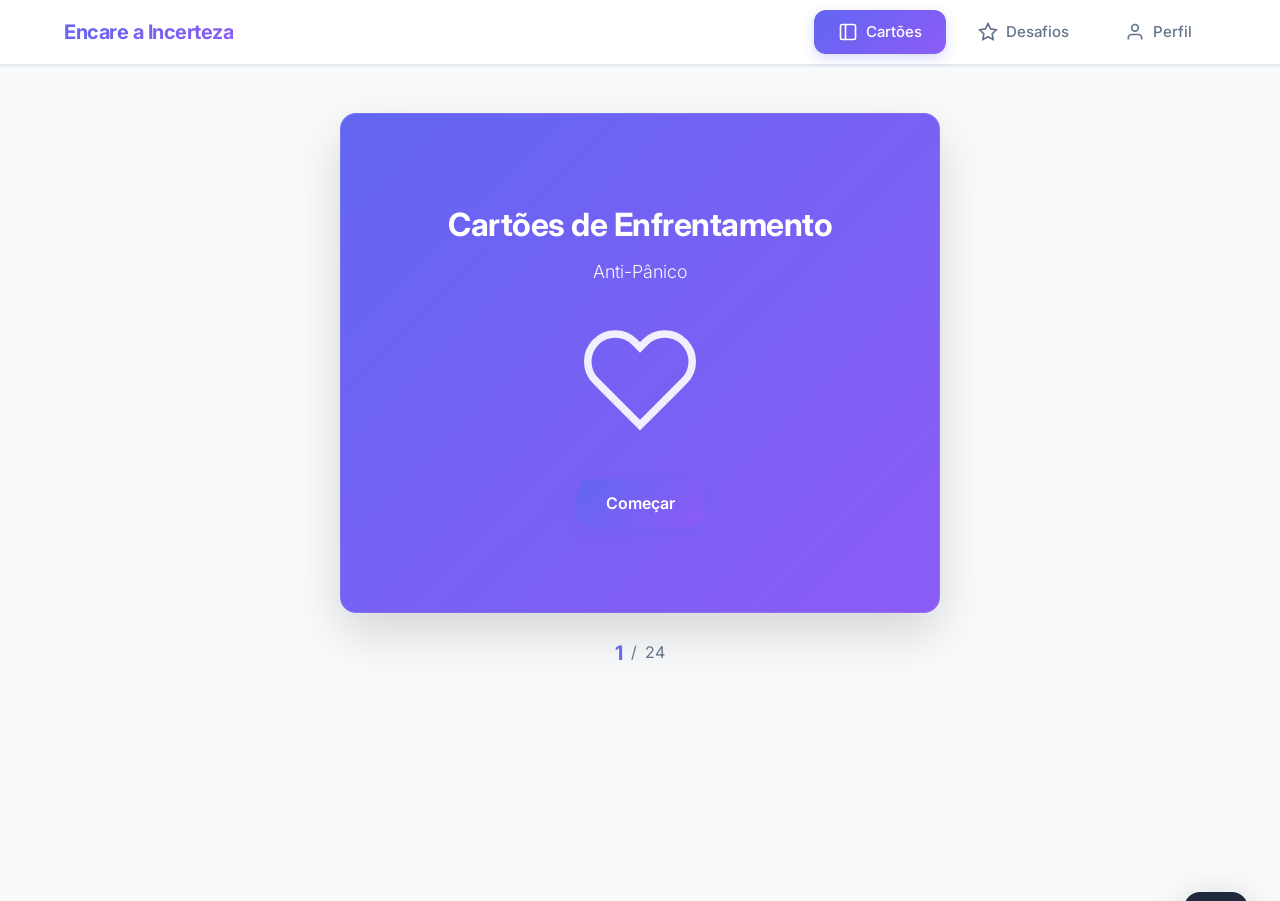
==== index.html @ eb30dc16 "fix" ====
<!DOCTYPE html>
<html lang="pt-BR">
<head>
    <meta charset="UTF-8">
    <meta name="viewport" content="width=device-width, initial-scale=1.0">
    <title>Encare a Incerteza</title>
    <link rel="preconnect" href="https://fonts.googleapis.com">
    <link rel="preconnect" href="https://fonts.gstatic.com" crossorigin>
    <link href="https://fonts.googleapis.com/css2?family=Inter:wght@300;400;500;600;700&display=swap" rel="stylesheet">
    <link rel="stylesheet" href="css/styles.css">
</head>
<body>
    <!-- Navigation -->
    <nav class="nav">
        <div class="nav-container">
            <div class="nav-logo">Encare a Incerteza</div>
            <ul class="nav-menu">
                <li class="nav-item">
                    <a href="#" class="nav-link active" data-section="coping-cards">
                        <svg width="20" height="20" viewBox="0 0 24 24" fill="none" stroke="currentColor" stroke-width="2">
                            <rect x="3" y="3" width="18" height="18" rx="2"/>
                            <path d="M9 3v18"/>
                        </svg>
                        Cartões
                    </a>
                </li>
                <li class="nav-item">
                    <a href="#" class="nav-link" data-section="challenge">
                        <svg width="20" height="20" viewBox="0 0 24 24" fill="none" stroke="currentColor" stroke-width="2">
                            <polygon points="12 2 15.09 8.26 22 9.27 17 14.14 18.18 21.02 12 17.77 5.82 21.02 7 14.14 2 9.27 8.91 8.26 12 2"/>
                        </svg>
                        Desafios
                    </a>
                </li>
                <li class="nav-item">
                    <a href="#" class="nav-link" data-section="profile">
                        <svg width="20" height="20" viewBox="0 0 24 24" fill="none" stroke="currentColor" stroke-width="2">
                            <path d="M20 21v-2a4 4 0 0 0-4-4H8a4 4 0 0 0-4 4v2"/>
                            <circle cx="12" cy="7" r="4"/>
                        </svg>
                        Perfil
                    </a>
                </li>
            </ul>
        </div>
    </nav>

    <!-- Main Content -->
    <main class="main-content">

        <!-- Coping Cards Section -->
        <section id="coping-cards" class="section active">
            <div class="container">
                <!-- UX: Ritual-style introduction for emotional preparation -->
                <div class="card-ritual-intro" style="display: none;">
                    <h3>Um momento para você</h3>
                    <p>Respire fundo. Estes cartões são lembretes gentis de que você tem a força necessária para enfrentar momentos difíceis. Navegue no seu ritmo.</p>
                </div>

                <div class="card-deck">
                    <div class="deck-cover active">
                        <div class="cover-content">
                            <h1>Cartões de Enfrentamento</h1>
                            <p>Anti-Pânico</p>
                            <div class="cover-illustration">
                                <svg width="120" height="120" viewBox="0 0 24 24" fill="none" stroke="currentColor" stroke-width="1.5">
                                    <path d="M20.84 4.61a5.5 5.5 0 0 0-7.78 0L12 5.67l-1.06-1.06a5.5 5.5 0 0 0-7.78 7.78l1.06 1.06L12 21.23l7.78-7.78 1.06-1.06a5.5 5.5 0 0 0 0-7.78z"/>
                                </svg>
                            </div>
                            <button class="btn btn-primary" id="start-cards">Começar</button>
                        </div>
                    </div>
                    <div class="card-viewer">
                        <button class="card-nav card-nav-prev">
                            <svg width="24" height="24" viewBox="0 0 24 24" fill="none" stroke="currentColor" stroke-width="2">
                                <polyline points="15 18 9 12 15 6"/>
                            </svg>
                        </button>
                        <div class="card-container">
                            <div class="coping-card"></div>
                        </div>
                        <button class="card-nav card-nav-next">
                            <svg width="24" height="24" viewBox="0 0 24 24" fill="none" stroke="currentColor" stroke-width="2">
                                <polyline points="9 18 15 12 9 6"/>
                            </svg>
                        </button>
                    </div>
                    <div class="card-counter">
                        <span class="current-card">1</span> / <span class="total-cards">24</span>
                    </div>
                    <!-- UX: Visual progress dots for better navigation awareness -->
                    <div class="card-progress-dots" id="card-progress-dots"></div>
                </div>
            </div>
        </section>

        <!-- Challenge Section -->
        <section id="challenge" class="section">
            <div class="container">
                <div class="section-header">
                    <!-- UX: Contextual subtitle for emotional framing -->
                    <div class="section-subtitle">Crescimento pela Experiência</div>
                    <h1>Desafio Abraçando a Incerteza</h1>
                    <p class="section-description">Pequenas ações diárias que transformam sua relação com o desconhecido</p>
                </div>

                <!-- Reminders -->
                <div class="reminders-grid">
                    <div class="reminder-card">
                        <h3>Abra-se para a mudança</h3>
                        <p>A vida é dinâmica, e nem sempre podemos prever o que está por vir. A mudança é uma constante.</p>
                    </div>
                    <div class="reminder-card">
                        <h3>Foque no que pode controlar</h3>
                        <p>Concentre sua atenção naquilo que está ao seu alcance para cultivar um senso de capacidade.</p>
                    </div>
                    <div class="reminder-card">
                        <h3>Aprenda com a incerteza</h3>
                        <p>Veja as situações incertas como oportunidades de aprendizado e crescimento pessoal.</p>
                    </div>
                    <div class="reminder-card">
                        <h3>Cultive a resiliência</h3>
                        <p>Fortalecer sua resiliência permite que você se adapte mais facilmente às reviravoltas.</p>
                    </div>
                </div>

                <!-- Challenges Grid -->
                <div class="challenges-section">
                    <h2>Escolha seu próximo passo</h2>
                    <!-- UX: Inviting intro text for action-first hierarchy -->
                    <p class="challenges-intro">Cada desafio é uma oportunidade de descobrir sua força. Comece onde você se sentir mais confortável.</p>
                    <div class="challenges-grid" id="challenges-grid"></div>
                </div>
            </div>
        </section>

        <!-- Profile Section -->
        <section id="profile" class="section">
            <div class="container">
                <div class="section-header">
                    <!-- UX: Contextual subtitle for progress narrative -->
                    <div class="section-subtitle">Sua Jornada</div>
                    <h1>Seu Progresso</h1>
                    <p class="section-description">Cada passo que você dá é uma vitória. Celebre seu crescimento.</p>
                </div>

                <div class="profile-content">
                    <!-- UX: Dynamic motivational narrative based on progress -->
                    <div class="profile-narrative" id="profile-narrative">
                        <h3>Continue brilhando! ✨</h3>
                        <p>Você está construindo coragem, um desafio de cada vez.</p>
                    </div>
                    <div class="profile-stats">
                        <div class="stat-card">
                            <div class="stat-icon">⭐</div>
                            <div class="stat-value" id="profile-xp">0</div>
                            <div class="stat-label">Pontos XP</div>
                        </div>
                        <div class="stat-card">
                            <div class="stat-icon">🏆</div>
                            <div class="stat-value" id="profile-level">1</div>
                            <div class="stat-label">Nível</div>
                        </div>
                        <div class="stat-card">
                            <div class="stat-icon">✓</div>
                            <div class="stat-value" id="profile-completed">0</div>
                            <div class="stat-label">Desafios Completos</div>
                        </div>
                        <div class="stat-card">
                            <div class="stat-icon">🎖️</div>
                            <div class="stat-value" id="profile-badges">0</div>
                            <div class="stat-label">Conquistas</div>
                        </div>
                    </div>

                    <div class="progress-section">
                        <h3>Progresso para o Próximo Nível</h3>
                        <!-- UX: Motivational label for progress tracking -->
                        <p class="progress-label">Você está cada vez mais perto de subir de nível!</p>
                        <div class="progress-bar">
                            <div class="progress-fill" id="progress-fill"></div>
                        </div>
                        <p class="progress-text"><span id="current-xp">0</span> / <span id="next-level-xp">100</span> XP</p>
                    </div>

                    <div class="badges-section">
                        <h3>Suas Conquistas</h3>
                        <div class="badges-grid" id="badges-grid"></div>
                    </div>

                    <div class="data-management">
                        <h3>Gerenciar Dados</h3>
                        <div class="data-buttons">
                            <button class="btn btn-secondary" id="export-data">
                                <svg width="20" height="20" viewBox="0 0 24 24" fill="none" stroke="currentColor" stroke-width="2">
                                    <path d="M21 15v4a2 2 0 0 1-2 2H5a2 2 0 0 1-2-2v-4"/>
                                    <polyline points="7 10 12 15 17 10"/>
                                    <line x1="12" y1="15" x2="12" y2="3"/>
                                </svg>
                                Exportar Dados
                            </button>
                            <button class="btn btn-secondary" id="import-data">
                                <svg width="20" height="20" viewBox="0 0 24 24" fill="none" stroke="currentColor" stroke-width="2">
                                    <path d="M21 15v4a2 2 0 0 1-2 2H5a2 2 0 0 1-2-2v-4"/>
                                    <polyline points="17 8 12 3 7 8"/>
                                    <line x1="12" y1="3" x2="12" y2="15"/>
                                </svg>
                                Importar Dados
                            </button>
                            <input type="file" id="import-file" accept=".json" style="display: none;">
                        </div>
                    </div>
                </div>
            </div>
        </section>

    </main>

    <!-- Challenge Modal -->
    <div class="modal" id="challenge-modal">
        <div class="modal-overlay"></div>
        <div class="modal-content">
            <button class="modal-close">
                <svg width="24" height="24" viewBox="0 0 24 24" fill="none" stroke="currentColor" stroke-width="2">
                    <line x1="18" y1="6" x2="6" y2="18"/>
                    <line x1="6" y1="6" x2="18" y2="18"/>
                </svg>
            </button>
            <div class="modal-body">
                <div class="challenge-header">
                    <h2 id="modal-challenge-title"></h2>
                    <div class="challenge-meta">
                        <span class="challenge-category" id="modal-challenge-category"></span>
                        <span class="challenge-difficulty" id="modal-challenge-difficulty"></span>
                    </div>
                </div>
                <div class="challenge-description">
                    <p id="modal-challenge-description"></p>
                </div>
                <!-- UX: Warm reflection section with conversational tone -->
                <div class="reflection-section">
                    <h3>Compartilhe sua experiência</h3>
                    <p class="reflection-intro">Reserve um momento para refletir sobre o que viveu. Suas palavras aqui são apenas para você.</p>

                    <div class="reflection-questions">
                        <div class="question-group">
                            <label>Que descobertas você fez sobre si mesmo?</label>
                            <textarea class="reflection-input" data-question="learned" rows="3" placeholder="Escreva livremente o que vier à mente..."></textarea>
                        </div>
                        <div class="question-group">
                            <label>Como foi comparado ao que você imaginou?</label>
                            <textarea class="reflection-input" data-question="expected" rows="3" placeholder="Suas expectativas se confirmaram?"></textarea>
                        </div>
                        <div class="question-group">
                            <label>O que surpreendeu você nessa experiência?</label>
                            <textarea class="reflection-input" data-question="different" rows="3" placeholder="Houve algo inesperado?"></textarea>
                        </div>
                        <div class="question-group">
                            <label>Como isso afetou sua confiança?</label>
                            <textarea class="reflection-input" data-question="confidence" rows="3" placeholder="Você se sente mais preparado agora?"></textarea>
                        </div>
                        <div class="question-group">
                            <label>O que isso revela sobre enfrentar o desconhecido?</label>
                            <textarea class="reflection-input" data-question="lessons" rows="3" placeholder="Que lições você leva dessa experiência?"></textarea>
                        </div>
                    </div>
                    <div class="modal-actions">
                        <span class="modal-nav-hint">💡 Dica: Use Tab para navegar entre os campos</span>
                        <button class="btn btn-primary" id="complete-challenge">Celebrar Conclusão</button>
                    </div>
                </div>
            </div>
        </div>
    </div>

    <!-- Toast Notification -->
    <div class="toast" id="toast"></div>

    <!-- Scripts -->
    <script src="js/data.js"></script>
    <script src="js/storage.js"></script>
    <script src="js/gamification.js"></script>
    <script src="js/app.js"></script>
</body>
</html>
---- css/styles.css ----
/* ===========================
   CSS Variables
   =========================== */
:root {
    /* Colors */
    --primary: #6366f1;
    --primary-dark: #4f46e5;
    --primary-light: #818cf8;
    --secondary: #8b5cf6;
    --accent: #ec4899;

    --bg-primary: #ffffff;
    --bg-secondary: #f8fafc;
    --bg-tertiary: #f1f5f9;

    --text-primary: #1e293b;
    --text-secondary: #64748b;
    --text-muted: #94a3b8;

    --border: #e2e8f0;
    --shadow: rgba(0, 0, 0, 0.1);
    --shadow-lg: rgba(0, 0, 0, 0.15);

    /* Difficulty colors */
    --easy: #10b981;
    --medium: #f59e0b;
    --hard: #ef4444;

    /* Spacing */
    --spacing-xs: 0.25rem;
    --spacing-sm: 0.5rem;
    --spacing-md: 1rem;
    --spacing-lg: 1.5rem;
    --spacing-xl: 2rem;
    --spacing-2xl: 3rem;

    /* Border radius */
    --radius-sm: 0.375rem;
    --radius-md: 0.5rem;
    --radius-lg: 0.75rem;
    --radius-xl: 1rem;

    /* Transitions */
    --transition: all 0.3s ease;
}

/* ===========================
   Reset & Base
   =========================== */
* {
    margin: 0;
    padding: 0;
    box-sizing: border-box;
}

html {
    scroll-behavior: smooth;
}

body {
    font-family: 'Inter', -apple-system, BlinkMacSystemFont, 'Segoe UI', sans-serif;
    background: var(--bg-secondary);
    color: var(--text-primary);
    line-height: 1.6;
    -webkit-font-smoothing: antialiased;
    -moz-osx-font-smoothing: grayscale;
}

/* ===========================
   Navigation
   =========================== */
.nav {
    background: var(--bg-primary);
    border-bottom: 1px solid var(--border);
    position: sticky;
    top: 0;
    z-index: 100;
    box-shadow: 0 1px 3px var(--shadow);
    backdrop-filter: blur(8px);
    background: rgba(255, 255, 255, 0.95);
}

.nav-container {
    max-width: 1200px;
    margin: 0 auto;
    padding: 0 var(--spacing-lg);
    display: flex;
    align-items: center;
    justify-content: space-between;
    height: 64px;
}

.nav-logo {
    font-size: 1.25rem;
    font-weight: 700;
    background: linear-gradient(135deg, var(--primary), var(--secondary));
    -webkit-background-clip: text;
    -webkit-text-fill-color: transparent;
    background-clip: text;
    letter-spacing: -0.5px;
}

.nav-menu {
    display: flex;
    list-style: none;
    gap: var(--spacing-sm);
}

.nav-link {
    display: flex;
    align-items: center;
    gap: var(--spacing-sm);
    padding: 0.625rem var(--spacing-lg);
    text-decoration: none;
    color: var(--text-secondary);
    border-radius: var(--radius-lg);
    transition: all 0.2s ease;
    font-weight: 500;
    position: relative;
    font-size: 0.9375rem;
}

/* UX: Subtle hover feedback for discoverability */
.nav-link:hover {
    background: var(--bg-tertiary);
    color: var(--text-primary);
    transform: translateY(-1px);
}

/* UX: Clear active state with gradient background and shadow for emphasis */
.nav-link.active {
    background: linear-gradient(135deg, var(--primary), var(--secondary));
    color: white;
    box-shadow: 0 4px 12px rgba(99, 102, 241, 0.25);
}

.nav-link.active svg {
    filter: drop-shadow(0 1px 2px rgba(0, 0, 0, 0.1));
}

/* ===========================
   Main Content
   =========================== */
.main-content {
    min-height: calc(100vh - 64px);
}

/* UX: Smooth section transitions for spa-like feel */
.section {
    display: none;
    padding: var(--spacing-2xl) 0;
}

.section.active {
    display: block;
    animation: fadeInSlide 0.6s cubic-bezier(0.16, 1, 0.3, 1);
}

@keyframes fadeInSlide {
    from {
        opacity: 0;
        transform: translateY(20px);
    }
    to {
        opacity: 1;
        transform: translateY(0);
    }
}

@keyframes fadeIn {
    from {
        opacity: 0;
        transform: translateY(10px);
    }
    to {
        opacity: 1;
        transform: translateY(0);
    }
}

.container {
    max-width: 1200px;
    margin: 0 auto;
    padding: 0 var(--spacing-lg);
}

.section-header {
    text-align: center;
    margin-bottom: var(--spacing-2xl);
    animation: fadeInUp 0.6s ease;
}

.section-header h1 {
    font-size: 2.5rem;
    font-weight: 700;
    margin-bottom: var(--spacing-sm);
    letter-spacing: -0.5px;
    line-height: 1.2;
}

/* UX: Contextual subtitle for emotional guidance */
.section-subtitle {
    font-size: 0.875rem;
    font-weight: 500;
    text-transform: uppercase;
    letter-spacing: 1.5px;
    color: var(--primary);
    margin-bottom: var(--spacing-md);
    opacity: 0.8;
}

.section-description {
    color: var(--text-secondary);
    font-size: 1.125rem;
    line-height: 1.6;
    max-width: 600px;
    margin: 0 auto;
}

@keyframes fadeInUp {
    from {
        opacity: 0;
        transform: translateY(20px);
    }
    to {
        opacity: 1;
        transform: translateY(0);
    }
}

/* ===========================
   Coping Cards Section
   =========================== */
.card-deck {
    max-width: 600px;
    margin: 0 auto;
}

/* UX: Ritual-style introduction with warm invitation */
.card-ritual-intro {
    text-align: center;
    margin-bottom: var(--spacing-xl);
    padding: var(--spacing-lg);
    background: linear-gradient(135deg, rgba(99, 102, 241, 0.05), rgba(139, 92, 246, 0.05));
    border-radius: var(--radius-lg);
    border: 1px solid rgba(99, 102, 241, 0.1);
    animation: fadeIn 0.6s ease;
}

.card-ritual-intro h3 {
    font-size: 1.125rem;
    font-weight: 600;
    color: var(--primary);
    margin-bottom: var(--spacing-sm);
}

.card-ritual-intro p {
    color: var(--text-secondary);
    line-height: 1.6;
    font-size: 0.9375rem;
}

.deck-cover {
    background: linear-gradient(135deg, var(--primary), var(--secondary));
    border-radius: var(--radius-xl);
    padding: var(--spacing-2xl);
    text-align: center;
    color: white;
    min-height: 500px;
    display: flex;
    align-items: center;
    justify-content: center;
    box-shadow: 0 20px 50px var(--shadow-lg), 0 0 0 1px rgba(255, 255, 255, 0.1) inset;
    transition: var(--transition);
}

.deck-cover.active {
    display: flex;
}

.deck-cover:not(.active) {
    display: none;
}

.cover-content h1 {
    font-size: 2rem;
    margin-bottom: var(--spacing-sm);
    font-weight: 700;
    letter-spacing: -0.5px;
}

.cover-content p {
    font-size: 1.125rem;
    opacity: 0.95;
    margin-bottom: var(--spacing-xl);
    font-weight: 300;
}

.cover-illustration {
    margin: var(--spacing-xl) 0;
    animation: float 3s ease-in-out infinite;
    opacity: 0.9;
}

@keyframes float {
    0%, 100% {
        transform: translateY(0);
    }
    50% {
        transform: translateY(-10px);
    }
}

.card-viewer {
    display: none;
    position: relative;
    align-items: center;
    gap: var(--spacing-lg);
}

.card-viewer.active {
    display: flex;
}

/* UX: Enhanced navigation buttons with better affordance */
.card-nav {
    background: white;
    border: 2px solid var(--border);
    border-radius: 50%;
    width: 48px;
    height: 48px;
    display: flex;
    align-items: center;
    justify-content: center;
    cursor: pointer;
    transition: all 0.2s ease;
    flex-shrink: 0;
    box-shadow: 0 2px 8px var(--shadow);
}

.card-nav:hover:not(:disabled) {
    border-color: var(--primary);
    background: var(--primary);
    color: white;
    transform: scale(1.1);
    box-shadow: 0 4px 12px rgba(99, 102, 241, 0.3);
}

.card-nav:active:not(:disabled) {
    transform: scale(1.05);
}

.card-nav:disabled {
    opacity: 0.25;
    cursor: not-allowed;
    box-shadow: none;
}

.card-container {
    flex: 1;
    perspective: 1000px;
}

/* UX: Card with improved hierarchy and emotional typography */
.coping-card {
    background: white;
    border-radius: var(--radius-xl);
    padding: var(--spacing-2xl);
    min-height: 400px;
    display: flex;
    flex-direction: column;
    align-items: center;
    justify-content: center;
    text-align: center;
    font-size: 1.25rem;
    line-height: 1.8;
    box-shadow: 0 20px 50px var(--shadow-lg), 0 0 0 1px rgba(0, 0, 0, 0.02) inset;
    transition: all 0.4s ease;
    border: 1px solid rgba(99, 102, 241, 0.1);
}

.coping-card:hover {
    transform: translateY(-3px);
    box-shadow: 0 25px 60px var(--shadow-lg);
}

.card-icon {
    width: 100px;
    height: 100px;
    margin-bottom: var(--spacing-xl);
    opacity: 0.9;
    animation: fadeInScale 0.5s ease;
}

.card-icon svg {
    width: 100%;
    height: 100%;
    filter: drop-shadow(0 2px 8px rgba(0, 0, 0, 0.1));
}

@keyframes fadeInScale {
    from {
        opacity: 0;
        transform: scale(0.8);
    }
    to {
        opacity: 0.9;
        transform: scale(1);
    }
}

/* UX: Emphasis on text with better readability */
.card-text {
    white-space: pre-line;
    max-width: 500px;
    color: var(--text-primary);
    font-weight: 400;
    animation: fadeInUp 0.5s ease 0.1s both;
}

/* UX: Progress indicator with better visual feedback */
.card-counter {
    text-align: center;
    margin-top: var(--spacing-lg);
    color: var(--text-secondary);
    font-size: 1rem;
    display: flex;
    align-items: center;
    justify-content: center;
    gap: var(--spacing-sm);
}

.card-counter .current-card {
    color: var(--primary);
    font-weight: 700;
    font-size: 1.25rem;
}

.card-progress-dots {
    display: flex;
    gap: 6px;
    margin-top: var(--spacing-md);
    justify-content: center;
}

.progress-dot {
    width: 6px;
    height: 6px;
    border-radius: 50%;
    background: var(--border);
    transition: all 0.3s ease;
}

.progress-dot.active {
    background: var(--primary);
    width: 24px;
    border-radius: 3px;
}

/* ===========================
   Reminders Section
   =========================== */
.reminders-grid {
    display: grid;
    grid-template-columns: repeat(auto-fit, minmax(250px, 1fr));
    gap: var(--spacing-lg);
    margin-bottom: var(--spacing-2xl);
}

/* UX: Reminder cards with distinctive colors and warmth */
.reminder-card {
    background: linear-gradient(135deg, rgba(99, 102, 241, 0.08), rgba(139, 92, 246, 0.08));
    border: 2px solid rgba(99, 102, 241, 0.15);
    border-radius: var(--radius-lg);
    padding: var(--spacing-xl);
    transition: all 0.3s ease;
    position: relative;
    overflow: hidden;
}

.reminder-card::before {
    content: '';
    position: absolute;
    top: 0;
    left: 0;
    width: 4px;
    height: 100%;
    background: linear-gradient(180deg, var(--primary), var(--secondary));
}

.reminder-card:hover {
    transform: translateY(-3px);
    box-shadow: 0 8px 24px rgba(99, 102, 241, 0.15);
    border-color: rgba(99, 102, 241, 0.3);
}

.reminder-card h3 {
    color: var(--primary);
    margin-bottom: var(--spacing-sm);
    font-size: 1.125rem;
    font-weight: 600;
}

.reminder-card p {
    color: var(--text-secondary);
    font-size: 0.9375rem;
    line-height: 1.6;
}

/* ===========================
   Challenges Section
   =========================== */
.challenges-section {
    margin-top: var(--spacing-2xl);
}

.challenges-section h2 {
    margin-bottom: var(--spacing-md);
    font-size: 1.75rem;
    font-weight: 700;
}

.challenges-intro {
    text-align: center;
    margin-bottom: var(--spacing-xl);
    color: var(--text-secondary);
    font-size: 1rem;
}

.challenges-grid {
    display: grid;
    grid-template-columns: repeat(auto-fill, minmax(280px, 1fr));
    gap: var(--spacing-lg);
}

/* UX: Enhanced clickability with clear interactive affordance */
.challenge-card {
    background: white;
    border: 2px solid var(--border);
    border-radius: var(--radius-lg);
    padding: var(--spacing-lg);
    cursor: pointer;
    transition: all 0.2s ease;
    position: relative;
    overflow: hidden;
    box-shadow: 0 2px 8px rgba(0, 0, 0, 0.04);
}

.challenge-card::before {
    content: '';
    position: absolute;
    top: 0;
    left: 0;
    right: 0;
    height: 4px;
    background: linear-gradient(90deg, var(--primary), var(--secondary));
    transform: scaleX(0);
    transform-origin: left;
    transition: transform 0.3s ease;
}

.challenge-card:hover::before {
    transform: scaleX(1);
}

.challenge-card:hover {
    transform: translateY(-4px);
    box-shadow: 0 12px 32px rgba(99, 102, 241, 0.15);
    border-color: var(--primary);
}

.challenge-card:active {
    transform: translateY(-2px);
}

/* UX: Clear completion state with celebratory styling */
.challenge-card.completed {
    background: linear-gradient(135deg, rgba(16, 185, 129, 0.05), rgba(5, 150, 105, 0.05));
    border-color: var(--easy);
    box-shadow: 0 2px 8px rgba(16, 185, 129, 0.1);
}

.challenge-card.completed::before {
    background: var(--easy);
    transform: scaleX(1);
}

.challenge-card.completed::after {
    content: '✓';
    position: absolute;
    top: var(--spacing-md);
    right: var(--spacing-md);
    width: 32px;
    height: 32px;
    background: var(--easy);
    color: white;
    border-radius: 50%;
    display: flex;
    align-items: center;
    justify-content: center;
    font-weight: 700;
    font-size: 1.125rem;
    box-shadow: 0 2px 8px rgba(16, 185, 129, 0.3);
}

/* UX: Title first for action-oriented hierarchy */
.challenge-card h3 {
    font-size: 1.125rem;
    margin-bottom: var(--spacing-sm);
    color: var(--text-primary);
    font-weight: 600;
    padding-right: 40px;
    line-height: 1.4;
}

.challenge-card p {
    color: var(--text-secondary);
    font-size: 0.9rem;
    margin-bottom: var(--spacing-md);
    line-height: 1.6;
}

/* UX: Reward visibility - show XP and benefits upfront */
.challenge-reward {
    display: inline-flex;
    align-items: center;
    gap: 4px;
    background: linear-gradient(135deg, rgba(99, 102, 241, 0.1), rgba(139, 92, 246, 0.1));
    color: var(--primary);
    font-size: 0.8125rem;
    font-weight: 700;
    padding: 0.25rem 0.625rem;
    border-radius: var(--radius-sm);
    margin-bottom: var(--spacing-sm);
}

.challenge-meta {
    display: flex;
    gap: var(--spacing-sm);
    flex-wrap: wrap;
    align-items: center;
}

.challenge-category,
.challenge-difficulty {
    font-size: 0.75rem;
    padding: 0.3rem 0.625rem;
    border-radius: var(--radius-sm);
    font-weight: 600;
}

.challenge-category {
    background: rgba(99, 102, 241, 0.1);
    color: var(--primary);
}

.challenge-difficulty {
    background: rgba(100, 116, 139, 0.1);
    color: var(--text-secondary);
}

.challenge-difficulty.easy {
    background: rgba(16, 185, 129, 0.1);
    color: var(--easy);
}

.challenge-difficulty.medium {
    background: rgba(245, 158, 11, 0.1);
    color: var(--medium);
}

.challenge-difficulty.hard {
    background: rgba(239, 68, 68, 0.1);
    color: var(--hard);
}

/* ===========================
   Profile Section
   =========================== */
.profile-content {
    max-width: 800px;
    margin: 0 auto;
}

/* UX: Motivational narrative at the top */
.profile-narrative {
    background: linear-gradient(135deg, var(--primary), var(--secondary));
    color: white;
    border-radius: var(--radius-xl);
    padding: var(--spacing-2xl);
    margin-bottom: var(--spacing-2xl);
    text-align: center;
    box-shadow: 0 10px 30px rgba(99, 102, 241, 0.2);
}

.profile-narrative h3 {
    font-size: 1.5rem;
    font-weight: 600;
    margin-bottom: var(--spacing-sm);
    line-height: 1.3;
}

.profile-narrative p {
    font-size: 1.0625rem;
    opacity: 0.95;
    line-height: 1.6;
    max-width: 500px;
    margin: 0 auto;
}

.profile-stats {
    display: grid;
    grid-template-columns: repeat(auto-fit, minmax(150px, 1fr));
    gap: var(--spacing-lg);
    margin-bottom: var(--spacing-2xl);
}

/* UX: Enhanced stat cards with better visual hierarchy */
.stat-card {
    background: white;
    border: 2px solid var(--border);
    border-radius: var(--radius-lg);
    padding: var(--spacing-lg);
    text-align: center;
    transition: all 0.3s ease;
    position: relative;
    overflow: hidden;
}

.stat-card::before {
    content: '';
    position: absolute;
    top: 0;
    left: 0;
    right: 0;
    height: 3px;
    background: linear-gradient(90deg, var(--primary), var(--secondary));
    transform: scaleX(0);
    transition: transform 0.3s ease;
}

.stat-card:hover {
    transform: translateY(-3px);
    box-shadow: 0 10px 30px var(--shadow);
    border-color: var(--primary);
}

.stat-card:hover::before {
    transform: scaleX(1);
}

.stat-icon {
    font-size: 2.25rem;
    margin-bottom: var(--spacing-sm);
    filter: drop-shadow(0 2px 4px rgba(0, 0, 0, 0.1));
}

.stat-value {
    font-size: 2.25rem;
    font-weight: 700;
    color: var(--primary);
    margin-bottom: var(--spacing-xs);
    line-height: 1;
}

.stat-label {
    color: var(--text-secondary);
    font-size: 0.875rem;
    font-weight: 500;
}

/* UX: Enhanced progress section with motivational feedback */
.progress-section {
    background: white;
    border: 2px solid var(--border);
    border-radius: var(--radius-lg);
    padding: var(--spacing-xl);
    margin-bottom: var(--spacing-2xl);
    box-shadow: 0 2px 8px rgba(0, 0, 0, 0.04);
}

.progress-section h3 {
    margin-bottom: var(--spacing-sm);
    font-weight: 600;
    font-size: 1.125rem;
}

.progress-label {
    color: var(--text-secondary);
    font-size: 0.875rem;
    margin-bottom: var(--spacing-lg);
}

.progress-bar {
    height: 28px;
    background: var(--bg-tertiary);
    border-radius: 999px;
    overflow: hidden;
    margin-bottom: var(--spacing-md);
    box-shadow: inset 0 2px 4px rgba(0, 0, 0, 0.06);
    position: relative;
}

/* UX: Animated, celebratory progress fill */
.progress-fill {
    height: 100%;
    background: linear-gradient(90deg, var(--primary), var(--secondary));
    border-radius: 999px;
    transition: width 0.8s cubic-bezier(0.65, 0, 0.35, 1);
    display: flex;
    align-items: center;
    justify-content: flex-end;
    padding-right: var(--spacing-md);
    color: white;
    font-weight: 700;
    font-size: 0.8125rem;
    position: relative;
    box-shadow: 0 2px 8px rgba(99, 102, 241, 0.3);
}

.progress-fill::after {
    content: '';
    position: absolute;
    top: 0;
    left: 0;
    right: 0;
    bottom: 0;
    background: linear-gradient(90deg, transparent, rgba(255, 255, 255, 0.2), transparent);
    animation: shimmer 2s infinite;
}

@keyframes shimmer {
    0% {
        transform: translateX(-100%);
    }
    100% {
        transform: translateX(100%);
    }
}

.progress-text {
    text-align: center;
    color: var(--text-secondary);
    font-weight: 600;
}

/* UX: Badges with clear locked/unlocked states */
.badges-section {
    background: white;
    border: 2px solid var(--border);
    border-radius: var(--radius-lg);
    padding: var(--spacing-xl);
    margin-bottom: var(--spacing-2xl);
    box-shadow: 0 2px 8px rgba(0, 0, 0, 0.04);
}

.badges-section h3 {
    margin-bottom: var(--spacing-lg);
    font-weight: 600;
}

.badges-grid {
    display: grid;
    grid-template-columns: repeat(auto-fill, minmax(120px, 1fr));
    gap: var(--spacing-lg);
}

.badge {
    text-align: center;
    padding: var(--spacing-md);
    border-radius: var(--radius-md);
    transition: all 0.3s ease;
    border: 2px solid transparent;
    background: var(--bg-secondary);
}

/* UX: Celebratory unlocked badge styling */
.badge.unlocked {
    background: linear-gradient(135deg, rgba(99, 102, 241, 0.1), rgba(139, 92, 246, 0.1));
    border-color: rgba(99, 102, 241, 0.2);
}

.badge.unlocked:hover {
    transform: scale(1.08) rotate(2deg);
    box-shadow: 0 4px 12px rgba(99, 102, 241, 0.2);
}

/* UX: Clear locked state with reduced opacity and grayscale */
.badge.locked {
    opacity: 0.4;
    filter: grayscale(1);
}

.badge.locked:hover {
    opacity: 0.5;
    transform: scale(1.02);
}

.badge-icon {
    font-size: 2.75rem;
    margin-bottom: var(--spacing-sm);
    display: block;
}

.badge.unlocked .badge-icon {
    animation: bounceIn 0.6s ease;
}

@keyframes bounceIn {
    0% {
        transform: scale(0);
    }
    50% {
        transform: scale(1.1);
    }
    100% {
        transform: scale(1);
    }
}

.badge-name {
    font-weight: 600;
    font-size: 0.875rem;
    margin-bottom: var(--spacing-xs);
    color: var(--text-primary);
}

.badge-description {
    font-size: 0.75rem;
    color: var(--text-secondary);
    line-height: 1.4;
}

.data-management {
    background: white;
    border: 1px solid var(--border);
    border-radius: var(--radius-lg);
    padding: var(--spacing-xl);
}

.data-management h3 {
    margin-bottom: var(--spacing-lg);
}

.data-buttons {
    display: flex;
    gap: var(--spacing-md);
    flex-wrap: wrap;
}

/* ===========================
   Modal
   =========================== */
.modal {
    position: fixed;
    top: 0;
    left: 0;
    right: 0;
    bottom: 0;
    z-index: 1000;
    display: none;
    align-items: center;
    justify-content: center;
    padding: var(--spacing-lg);
}

.modal.active {
    display: flex;
}

.modal-overlay {
    position: absolute;
    top: 0;
    left: 0;
    right: 0;
    bottom: 0;
    background: rgba(0, 0, 0, 0.5);
    backdrop-filter: blur(4px);
    animation: fadeIn 0.3s ease;
}

.modal-content {
    position: relative;
    background: white;
    border-radius: var(--radius-xl);
    max-width: 700px;
    width: 100%;
    max-height: 90vh;
    overflow-y: auto;
    box-shadow: 0 25px 50px var(--shadow-lg);
    animation: slideUp 0.3s ease;
}

@keyframes slideUp {
    from {
        opacity: 0;
        transform: translateY(50px);
    }
    to {
        opacity: 1;
        transform: translateY(0);
    }
}

.modal-close {
    position: absolute;
    top: var(--spacing-lg);
    right: var(--spacing-lg);
    background: var(--bg-tertiary);
    border: none;
    border-radius: 50%;
    width: 36px;
    height: 36px;
    display: flex;
    align-items: center;
    justify-content: center;
    cursor: pointer;
    transition: var(--transition);
    z-index: 10;
}

.modal-close:hover {
    background: var(--border);
}

.modal-body {
    padding: var(--spacing-2xl);
}

.challenge-header {
    margin-bottom: var(--spacing-xl);
}

.challenge-header h2 {
    font-size: 1.75rem;
    margin-bottom: var(--spacing-md);
    font-weight: 700;
    line-height: 1.3;
}

.challenge-description {
    padding: var(--spacing-lg);
    background: linear-gradient(135deg, rgba(99, 102, 241, 0.04), rgba(139, 92, 246, 0.04));
    border-radius: var(--radius-md);
    margin-bottom: var(--spacing-xl);
    border: 1px solid rgba(99, 102, 241, 0.1);
    line-height: 1.6;
}

/* UX: Progress indicator for step-by-step reflection */
.reflection-progress {
    display: flex;
    align-items: center;
    justify-content: space-between;
    margin-bottom: var(--spacing-xl);
    padding: var(--spacing-md) 0;
    border-bottom: 2px solid var(--bg-tertiary);
}

.progress-step {
    flex: 1;
    display: flex;
    align-items: center;
    gap: var(--spacing-sm);
}

.step-indicator {
    width: 32px;
    height: 32px;
    border-radius: 50%;
    background: var(--bg-tertiary);
    color: var(--text-muted);
    display: flex;
    align-items: center;
    justify-content: center;
    font-weight: 600;
    font-size: 0.875rem;
    transition: all 0.3s ease;
}

.progress-step.active .step-indicator {
    background: var(--primary);
    color: white;
    box-shadow: 0 0 0 4px rgba(99, 102, 241, 0.1);
}

.progress-step.completed .step-indicator {
    background: var(--easy);
    color: white;
}

.step-label {
    font-size: 0.8125rem;
    color: var(--text-secondary);
    font-weight: 500;
}

.progress-step.active .step-label {
    color: var(--text-primary);
    font-weight: 600;
}

/* UX: Warm, conversational reflection prompts */
.reflection-section h3 {
    margin-bottom: var(--spacing-md);
    font-size: 1.25rem;
    font-weight: 600;
    color: var(--primary);
}

.reflection-intro {
    margin-bottom: var(--spacing-lg);
    color: var(--text-secondary);
    line-height: 1.6;
    font-size: 0.9375rem;
}

.reflection-questions {
    display: flex;
    flex-direction: column;
    gap: var(--spacing-lg);
}

.question-group {
    animation: fadeInUp 0.4s ease;
}

/* UX: Reflective, warm tone instead of form labels */
.question-group label {
    display: block;
    font-weight: 500;
    margin-bottom: var(--spacing-sm);
    color: var(--text-primary);
    font-size: 1rem;
    line-height: 1.5;
}

.question-group label::before {
    content: '✦';
    color: var(--primary);
    margin-right: var(--spacing-sm);
    opacity: 0.6;
}

.reflection-input {
    width: 100%;
    padding: var(--spacing-md);
    border: 2px solid var(--border);
    border-radius: var(--radius-md);
    font-family: inherit;
    font-size: 1rem;
    resize: vertical;
    transition: all 0.2s ease;
    background: var(--bg-primary);
    line-height: 1.6;
}

.reflection-input:focus {
    outline: none;
    border-color: var(--primary);
    box-shadow: 0 0 0 4px rgba(99, 102, 241, 0.1);
    background: white;
}

.reflection-input::placeholder {
    color: var(--text-muted);
    font-style: italic;
}

.modal-actions {
    margin-top: var(--spacing-xl);
    display: flex;
    justify-content: space-between;
    align-items: center;
    padding-top: var(--spacing-lg);
    border-top: 1px solid var(--border);
}

.modal-nav-hint {
    font-size: 0.8125rem;
    color: var(--text-muted);
}

/* ===========================
   Buttons
   =========================== */
.btn {
    display: inline-flex;
    align-items: center;
    justify-content: center;
    gap: var(--spacing-sm);
    padding: 0.875rem 1.75rem;
    border: none;
    border-radius: var(--radius-lg);
    font-family: inherit;
    font-size: 1rem;
    font-weight: 600;
    cursor: pointer;
    transition: all 0.2s ease;
    text-decoration: none;
    position: relative;
    overflow: hidden;
}

/* UX: Inviting primary button with gradient and animation */
.btn-primary {
    background: linear-gradient(135deg, var(--primary), var(--secondary));
    color: white;
    box-shadow: 0 4px 12px rgba(99, 102, 241, 0.3);
}

.btn-primary::before {
    content: '';
    position: absolute;
    top: 0;
    left: -100%;
    width: 100%;
    height: 100%;
    background: linear-gradient(90deg, transparent, rgba(255, 255, 255, 0.2), transparent);
    transition: left 0.5s ease;
}

.btn-primary:hover {
    transform: translateY(-2px);
    box-shadow: 0 6px 20px rgba(99, 102, 241, 0.4);
}

.btn-primary:hover::before {
    left: 100%;
}

.btn-primary:active {
    transform: translateY(0);
}

.btn-secondary {
    background: white;
    color: var(--text-primary);
    border: 2px solid var(--border);
    box-shadow: 0 2px 4px rgba(0, 0, 0, 0.04);
}

.btn-secondary:hover {
    background: var(--bg-tertiary);
    border-color: var(--primary);
    color: var(--primary);
    transform: translateY(-1px);
    box-shadow: 0 4px 8px rgba(0, 0, 0, 0.08);
}

/* ===========================
   Toast Notification
   =========================== */
.toast {
    position: fixed;
    bottom: var(--spacing-xl);
    right: var(--spacing-xl);
    background: var(--text-primary);
    color: white;
    padding: var(--spacing-lg) var(--spacing-xl);
    border-radius: var(--radius-xl);
    box-shadow: 0 10px 40px rgba(0, 0, 0, 0.2);
    transform: translateY(150%);
    transition: all 0.4s cubic-bezier(0.68, -0.55, 0.265, 1.55);
    z-index: 2000;
    max-width: 400px;
    font-weight: 500;
    font-size: 1rem;
    line-height: 1.5;
}

.toast.show {
    transform: translateY(0) scale(1);
    animation: toastBounce 0.4s ease;
}

@keyframes toastBounce {
    0% {
        transform: translateY(150%) scale(0.8);
    }
    50% {
        transform: translateY(-10px) scale(1.05);
    }
    100% {
        transform: translateY(0) scale(1);
    }
}

/* UX: Celebratory success toast */
.toast.success {
    background: linear-gradient(135deg, var(--easy), #059669);
    box-shadow: 0 10px 40px rgba(16, 185, 129, 0.4);
}

.toast.error {
    background: linear-gradient(135deg, var(--hard), #dc2626);
}

.toast.info {
    background: linear-gradient(135deg, var(--primary), var(--secondary));
    box-shadow: 0 10px 40px rgba(99, 102, 241, 0.4);
}

/* ===========================
   Responsive Design
   =========================== */
@media (max-width: 768px) {
    .nav-logo {
        font-size: 1rem;
    }

    .nav-link {
        padding: var(--spacing-sm);
        font-size: 0.875rem;
    }

    .nav-link svg {
        width: 18px;
        height: 18px;
    }

    .section-header h1 {
        font-size: 1.75rem;
    }

    .section-description {
        font-size: 1rem;
    }

    .card-viewer {
        flex-direction: column;
        gap: var(--spacing-md);
    }

    .card-nav {
        width: 40px;
        height: 40px;
    }

    .coping-card {
        min-height: 350px;
        font-size: 1.125rem;
        padding: var(--spacing-xl);
    }

    .card-icon {
        width: 80px;
        height: 80px;
        margin-bottom: var(--spacing-lg);
    }

    .challenges-grid {
        grid-template-columns: 1fr;
    }

    .profile-stats {
        grid-template-columns: repeat(2, 1fr);
    }

    .data-buttons {
        flex-direction: column;
    }

    .data-buttons .btn {
        width: 100%;
        justify-content: center;
    }

    .modal-content {
        max-height: 85vh;
    }

    .modal-body {
        padding: var(--spacing-xl);
    }

    .toast {
        bottom: var(--spacing-md);
        right: var(--spacing-md);
        left: var(--spacing-md);
        max-width: none;
    }
}

@media (max-width: 480px) {
    .nav-container {
        padding: 0 var(--spacing-md);
    }

    .container {
        padding: 0 var(--spacing-md);
    }

    .section {
        padding: var(--spacing-xl) 0;
    }

    .reminders-grid {
        grid-template-columns: 1fr;
    }

    .profile-stats {
        gap: var(--spacing-md);
    }

    .stat-card {
        padding: var(--spacing-md);
    }
}

/* ===========================
   Animations & Utilities
   =========================== */
.fade-enter {
    opacity: 0;
}

.fade-enter-active {
    opacity: 1;
    transition: opacity 0.3s ease;
}

.slide-enter {
    transform: translateX(100%);
}

.slide-enter-active {
    transform: translateX(0);
    transition: transform 0.3s ease;
}

.scale-enter {
    transform: scale(0.9);
    opacity: 0;
}

.scale-enter-active {
    transform: scale(1);
    opacity: 1;
    transition: transform 0.3s ease, opacity 0.3s ease;
}
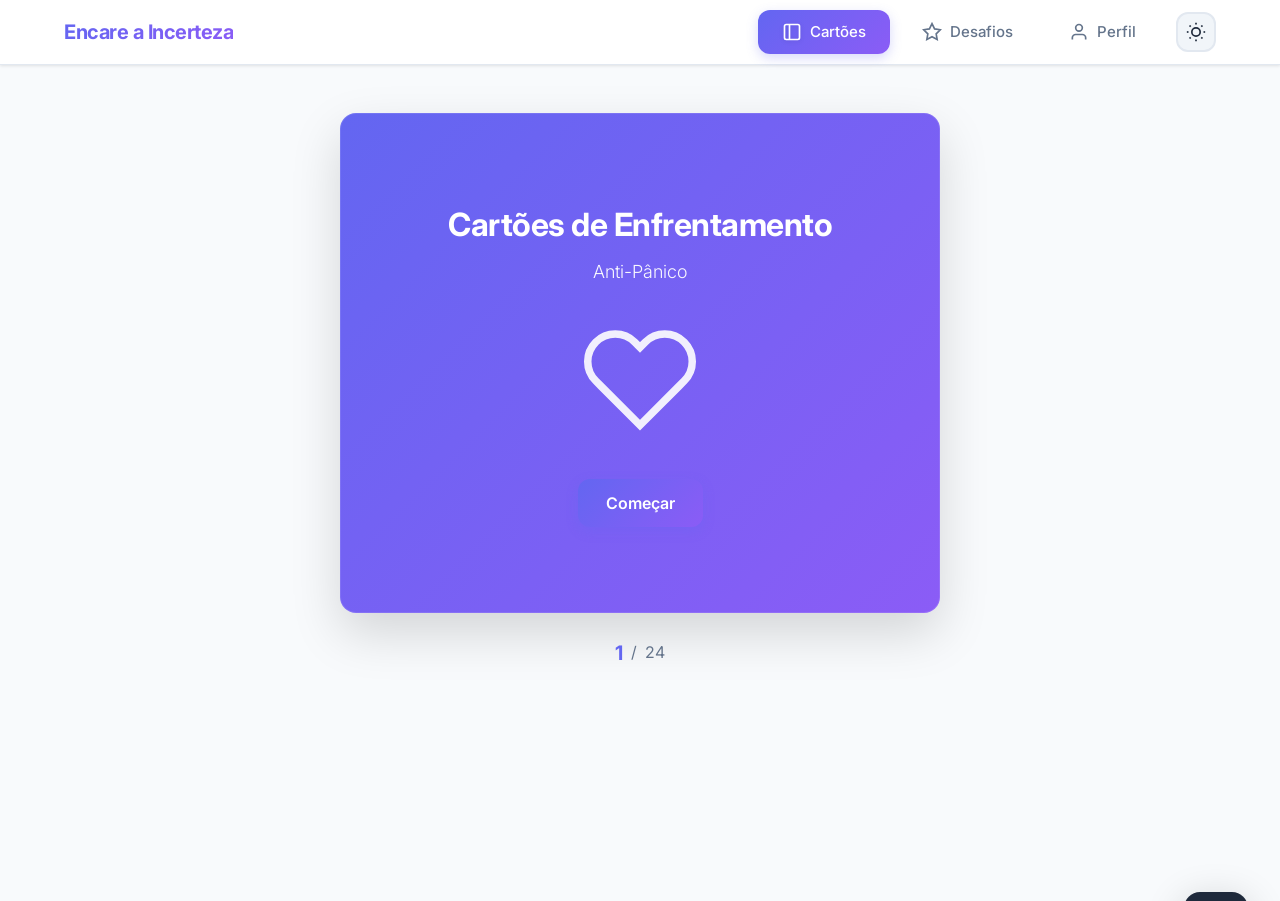
==== commit e6740035: "add dark mode" ====
--- a/index.html
+++ b/index.html
@@ -41,6 +41,24 @@
                         Perfil
                     </a>
                 </li>
+                <li class="nav-item">
+                    <button class="theme-toggle" id="theme-toggle" aria-label="Toggle dark mode">
+                        <svg class="theme-icon-light" width="20" height="20" viewBox="0 0 24 24" fill="none" stroke="currentColor" stroke-width="2">
+                            <circle cx="12" cy="12" r="5"/>
+                            <line x1="12" y1="1" x2="12" y2="3"/>
+                            <line x1="12" y1="21" x2="12" y2="23"/>
+                            <line x1="4.22" y1="4.22" x2="5.64" y2="5.64"/>
+                            <line x1="18.36" y1="18.36" x2="19.78" y2="19.78"/>
+                            <line x1="1" y1="12" x2="3" y2="12"/>
+                            <line x1="21" y1="12" x2="23" y2="12"/>
+                            <line x1="4.22" y1="19.78" x2="5.64" y2="18.36"/>
+                            <line x1="18.36" y1="5.64" x2="19.78" y2="4.22"/>
+                        </svg>
+                        <svg class="theme-icon-dark" width="20" height="20" viewBox="0 0 24 24" fill="none" stroke="currentColor" stroke-width="2" style="display: none;">
+                            <path d="M21 12.79A9 9 0 1 1 11.21 3 7 7 0 0 0 21 12.79z"/>
+                        </svg>
+                    </button>
+                </li>
             </ul>
         </div>
     </nav>
--- a/css/styles.css
+++ b/css/styles.css
@@ -42,6 +42,65 @@
 
     /* Transitions */
     --transition: all 0.3s ease;
+}
+
+/* Dark Mode Variables */
+[data-theme="dark"] {
+    --bg-primary: #0f172a;
+    --bg-secondary: #1e293b;
+    --bg-tertiary: #334155;
+
+    --text-primary: #f1f5f9;
+    --text-secondary: #cbd5e1;
+    --text-muted: #94a3b8;
+
+    --border: #334155;
+    --shadow: rgba(0, 0, 0, 0.3);
+    --shadow-lg: rgba(0, 0, 0, 0.5);
+}
+
+/* Dark mode specific adjustments */
+[data-theme="dark"] .coping-card,
+[data-theme="dark"] .challenge-card,
+[data-theme="dark"] .stat-card,
+[data-theme="dark"] .progress-section,
+[data-theme="dark"] .badges-section,
+[data-theme="dark"] .data-management,
+[data-theme="dark"] .modal-content,
+[data-theme="dark"] .reminder-card {
+    background: var(--bg-primary);
+    border-color: var(--border);
+}
+
+[data-theme="dark"] .reminder-card {
+    background: linear-gradient(135deg, rgba(99, 102, 241, 0.15), rgba(139, 92, 246, 0.15));
+    border-color: rgba(99, 102, 241, 0.3);
+}
+
+[data-theme="dark"] .challenge-card.completed {
+    background: linear-gradient(135deg, rgba(16, 185, 129, 0.15), rgba(5, 150, 105, 0.15));
+    border-color: var(--easy);
+}
+
+[data-theme="dark"] .modal-overlay {
+    background: rgba(0, 0, 0, 0.7);
+}
+
+[data-theme="dark"] .reflection-input {
+    background: var(--bg-secondary);
+    color: var(--text-primary);
+}
+
+[data-theme="dark"] .reflection-input:focus {
+    background: var(--bg-secondary);
+}
+
+[data-theme="dark"] .progress-bar {
+    background: var(--bg-tertiary);
+}
+
+[data-theme="dark"] .badge.locked {
+    background: var(--bg-tertiary);
 }
 
 /* ===========================
@@ -77,7 +136,14 @@
     z-index: 100;
     box-shadow: 0 1px 3px var(--shadow);
     backdrop-filter: blur(8px);
+}
+
+[data-theme="light"] .nav {
     background: rgba(255, 255, 255, 0.95);
+}
+
+[data-theme="dark"] .nav {
+    background: rgba(15, 23, 42, 0.95);
 }
 
 .nav-container {
@@ -104,6 +170,34 @@
     display: flex;
     list-style: none;
     gap: var(--spacing-sm);
+    align-items: center;
+}
+
+.theme-toggle {
+    background: var(--bg-tertiary);
+    border: 2px solid var(--border);
+    border-radius: var(--radius-lg);
+    width: 40px;
+    height: 40px;
+    display: flex;
+    align-items: center;
+    justify-content: center;
+    cursor: pointer;
+    transition: all 0.2s ease;
+    margin-left: var(--spacing-sm);
+    color: var(--text-primary);
+}
+
+.theme-toggle:hover {
+    background: var(--primary);
+    color: white;
+    border-color: var(--primary);
+    transform: scale(1.05);
+}
+
+.theme-toggle svg {
+    width: 20px;
+    height: 20px;
 }
 
 .nav-link {
@@ -1319,6 +1413,16 @@
         height: 18px;
     }
 
+    .theme-toggle {
+        width: 36px;
+        height: 36px;
+    }
+
+    .theme-toggle svg {
+        width: 18px;
+        height: 18px;
+    }
+
     .section-header h1 {
         font-size: 1.75rem;
     }
